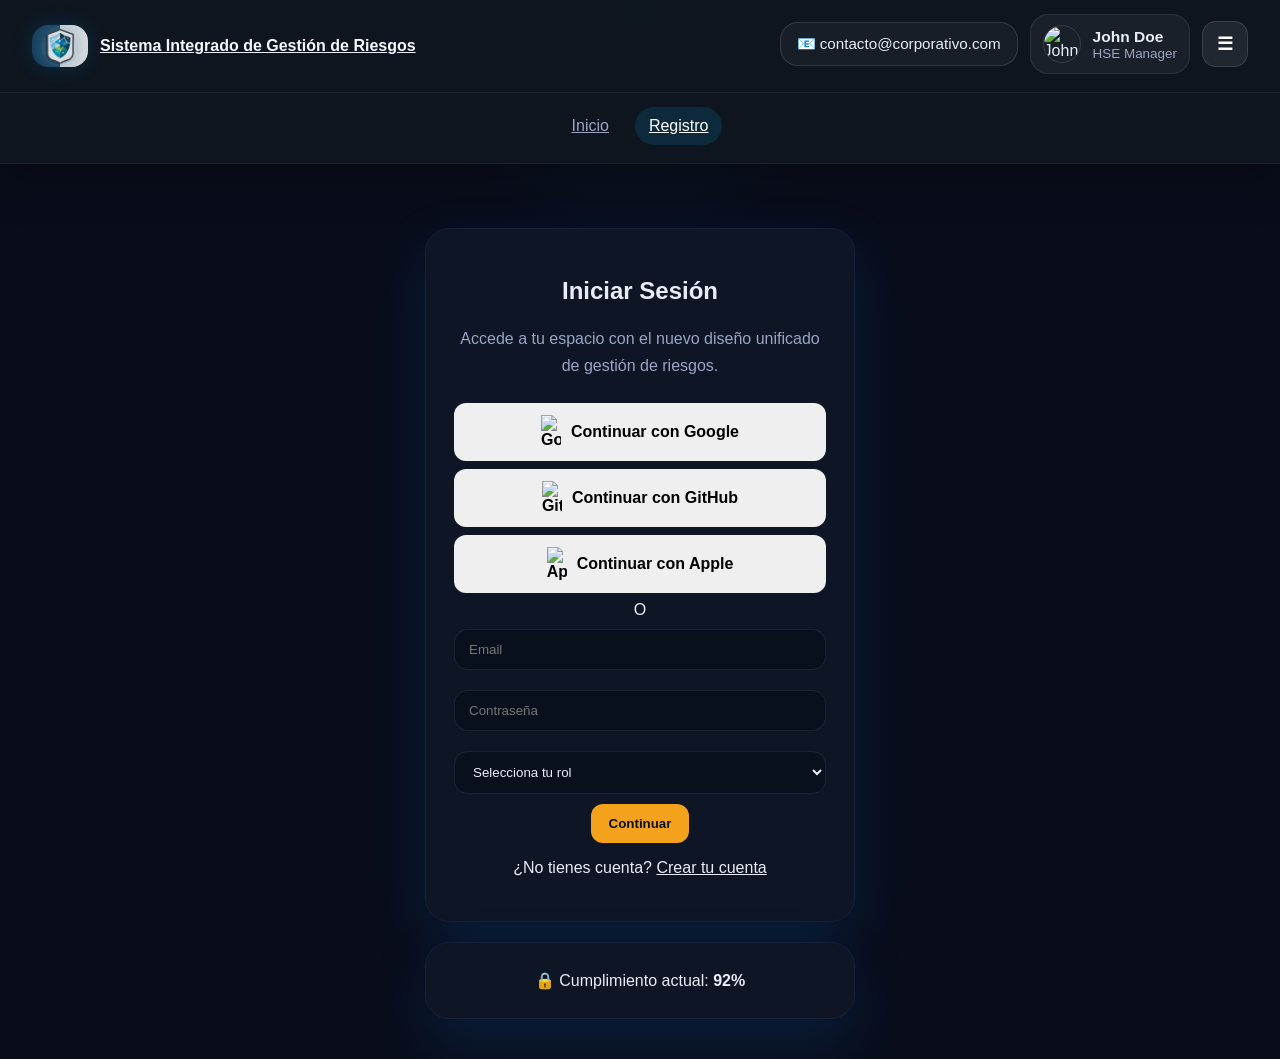
==== OneDrive/Documents/Sistema de gestion de riesgos/index.html @ 883df549 "Add risk management project files" ====
<!DOCTYPE html>
<html lang="es">
<head>
  <meta charset="UTF-8">
  <title>Sistema de Gestión de Riesgos</title>
  <link rel="stylesheet" href="styles.css">
  <style>
    .login-box {
      max-width: 430px;
      margin: 40px auto 20px;
      text-align: center;
    }
    .auth-btn {
      width: 100%;
      padding: 12px;
      margin: 8px 0;
      border-radius: 12px;
      display: flex;
      align-items: center;
      justify-content: center;
      font-size: 16px;
    }
    .auth-btn img {
      width: 20px;
      margin-right: 10px;
    }
    .page-intro {
      color: #9aa5c5;
      margin-bottom: 24px;
      line-height: 1.7;
    }
  </style>
</head>
<body>
  <header class="global-header">
    <div class="header-row top-email-row">
      <div class="global-brand">
        <a href="inicio.html">
          <img src="descarga.webp" alt="Logo">
          <span>Sistema Integrado de Gestión de Riesgos</span>
        </a>
      </div>
      <div class="topbar-actions">
        <div class="email-chip">📧 contacto@corporativo.com</div>
        <div class="user-widget small">
          <img src="https://i.pravatar.cc/100?img=12" alt="John Doe">
          <div>
            <div class="user-name">John Doe</div>
            <div class="user-role">HSE Manager</div>
          </div>
        </div>
        <button class="nav-toggle" onclick="document.body.classList.toggle('nav-collapsed')" title="Mostrar u ocultar menú">☰</button>
      </div>
    </div>
    <div class="header-row nav-row centered-nav">
      <nav class="global-nav">
        <a href="inicio.html">Inicio</a>
        <a href="registro.html" class="active">Registro</a>
      </nav>
    </div>
  </header>

  <main class="page-content">
    <section class="page-surface login-box">
      <h2>Iniciar Sesión</h2>
      <p class="page-intro">Accede a tu espacio con el nuevo diseño unificado de gestión de riesgos.</p>

      <button class="auth-btn google-btn" onclick="loginGoogle()">
        <img src="https://developers.google.com/identity/images/g-logo.png" alt="Google">
        Continuar con Google
      </button>
      <button class="auth-btn github-btn" onclick="loginGitHub()">
        <img src="https://github.githubassets.com/images/modules/site/icons/header/github-logo.png" alt="GitHub">
        Continuar con GitHub
      </button>
      <button class="auth-btn apple-btn" onclick="loginApple()">
        <img src="https://developer.apple.com/assets/elements/icons/sign-in-with-apple-marketing/sign-in-with-apple-marketing.svg" alt="Apple">
        Continuar con Apple
      </button>

      <div class="divider">O</div>
      <form onsubmit="return validarLogin()">
        <input type="email" id="email" placeholder="Email" required>
        <input type="password" id="password" placeholder="Contraseña" required>
        <select id="rol" required>
          <option value="">Selecciona tu rol</option>
          <option value="admin">Admin</option>
          <option value="auditor">Auditor</option>
          <option value="operario">Operario</option>
        </select>
        <button type="submit" class="continue-btn">Continuar</button>
      </form>
      <p>¿No tienes cuenta? <a href="registro.html">Crear tu cuenta</a></p>
    </section>

    <section class="page-surface" style="max-width:430px; margin: 0 auto; text-align: center;">
      <div class="divider">🔒 Cumplimiento actual: <strong>92%</strong></div>
    </section>
  </main>

  <script>
    function validarLogin() {
      const email = document.getElementById("email").value;
      const password = document.getElementById("password").value;
      const rol = document.getElementById("rol").value;

      if (email && password && rol) {
        if (rol === 'admin' && email !== 'brandon.delta.131@gmail.com') {
          alert("Solo el administrador puede seleccionar el rol de admin");
          return false;
        }
        alert("Login correcto como " + rol);
        window.location.href = "inicio.html?rol=" + rol;
      } else {
        alert("Completa todos los campos");
      }
      return false;
    }

    function loginGoogle() {
      alert("Login con Google exitoso");
      window.location.href = "inicio.html?rol=operario";
    }

    function loginGitHub() {
      alert("Login con GitHub exitoso");
      window.location.href = "inicio.html?rol=auditor";
    }

    function loginApple() {
      alert("Login con Apple exitoso");
      window.location.href = "inicio.html?rol=operario";
    }
  </script>
</body>
</html>
---- OneDrive/Documents/Sistema de gestion de riesgos/styles.css ----
:root {
  --bg: #090d1b;
  --surface: #101827;
  --surface-strong: #0e1625;
  --border: #17213a;
  --accent: #0ca8ea;
  --accent-soft: rgba(12, 168, 234, 0.16);
  --text: #e8eef7;
  --muted: #9aa5c5;
  --danger: #f4a11b;
}

*, *::before, *::after {
  box-sizing: border-box;
}

html {
  scroll-behavior: smooth;
}

body {
  margin: 0;
  padding: 0;
  min-height: 100vh;
  background: radial-gradient(circle at top, rgba(12, 168, 234, 0.08), transparent 20%), var(--bg);
  color: var(--text);
  font-family: Arial, sans-serif;
}

body.dark-theme {
  background-color: #121212;
  color: #fff;
}

header.global-header {
  position: sticky;
  top: 0;
  z-index: 100;
  display: flex;
  flex-direction: column;
  gap: 0;
  background: rgba(15, 22, 32, 0.96);
  border-bottom: 1px solid #192133;
  box-shadow: 0 18px 40px rgba(0, 0, 0, 0.26);
}

header.global-header .header-row {
  display: flex;
  flex-wrap: wrap;
  align-items: center;
  justify-content: space-between;
  gap: 16px;
  padding: 14px 32px;
}

header.global-header .header-row.centered-nav {
  justify-content: center;
}

header.global-header .nav-row {
  padding-bottom: 18px;
  border-top: 1px solid rgba(255, 255, 255, 0.06);
}

.global-nav {
  transition: max-height 0.3s ease, opacity 0.25s ease;
  max-height: 1200px;
  opacity: 1;
  overflow: hidden;
}

.nav-toggle,
.sidebar-toggle {
  display: inline-flex;
  align-items: center;
  justify-content: center;
  width: 46px;
  height: 46px;
  background: rgba(255,255,255,0.08);
  color: #fff;
  border: 1px solid rgba(255,255,255,0.12);
  border-radius: 14px;
  cursor: pointer;
  font-size: 1.15rem;
  line-height: 1;
  transition: background 0.2s ease, transform 0.2s ease, border-color 0.2s ease;
}

.nav-toggle:hover,
.sidebar-toggle:hover {
  background: rgba(255,255,255,0.16);
  transform: translateY(-1px);
  border-color: rgba(255,255,255,0.2);
}

body.nav-collapsed .global-nav {
  max-height: 0;
  opacity: 0;
}

@keyframes fadeInUp {
  from {
    opacity: 0;
    transform: translateY(18px);
  }
  to {
    opacity: 1;
    transform: translateY(0);
  }
}

header.global-header,
.hero-section,
.stats-container,
.modules-section,
.dashboard-main,
.page-content {
  animation: fadeInUp 0.5s ease-out both;
}

.topbar-row {
  width: 100%;
  display: flex;
  flex-wrap: wrap;
  align-items: center;
  justify-content: space-between;
  gap: 16px;
  padding: 14px 32px 0;
}

.topbar-left,
.topbar-right {
  display: flex;
  align-items: center;
  gap: 12px;
}

.topbar-right {
  justify-content: flex-end;
  flex-wrap: wrap;
}

.email-chip {
  display: inline-flex;
  align-items: center;
  gap: 10px;
  padding: 12px 16px;
  border-radius: 18px;
  border: 1px solid rgba(255, 255, 255, 0.12);
  background: rgba(255, 255, 255, 0.04);
  color: var(--text);
  font-size: 0.95rem;
}

.user-widget.small {
  padding: 10px 12px;
  border-radius: 18px;
}

.user-widget.small img {
  width: 38px;
  height: 38px;
}

.icon-button.small {
  width: 44px;
  height: 44px;
}

.global-brand {
  display: flex;
  align-items: center;
  gap: 14px;
}


.global-brand a {
  display: flex;
  align-items: center;
  gap: 12px;
}

.global-brand img {
  width: 56px;
  height: auto;
  border-radius: 16px;
  box-shadow: 0 0 20px rgba(12, 168, 234, 0.18);
}

.global-brand span {
  display: inline-flex;
  align-items: center;
  gap: 8px;
  font-size: 1rem;
  font-weight: 800;
  color: #f5f9ff;
}

.global-nav {
  display: flex;
  flex-wrap: wrap;
  gap: 12px;
  align-items: center;
  justify-content: flex-end;
}

.global-nav a {
  color: var(--muted);
  padding: 10px 14px;
  border-radius: 999px;
  transition: color 0.2s ease, background 0.2s ease;
}

.global-nav a:hover,
.global-nav a.active {
  color: #fff;
  background: rgba(12, 168, 234, 0.14);
}

.page-content {
  padding: 24px 32px 40px;
  max-width: 1180px;
  margin: 0 auto;
}

.page-surface {
  background: rgba(15, 23, 38, 0.96);
  border: 1px solid var(--border);
  border-radius: 24px;
  padding: 28px;
  box-shadow: 0 24px 60px rgba(0, 120, 215, 0.16);
  backdrop-filter: blur(12px);
}

.button-primary,
.secondary-button,
.continue-btn,
.auth-btn,
button {
  border: none;
  border-radius: 12px;
  padding: 12px 18px;
  font-weight: 700;
  cursor: pointer;
  transition: transform 0.2s ease, box-shadow 0.2s ease, background 0.2s ease;
}

.button-primary,
.continue-btn {
  background: var(--danger);
  color: #08101d;
}

.button-primary:hover,
.continue-btn:hover,
.auth-btn:hover,
button:hover {
  transform: translateY(-1px);
  box-shadow: 0 16px 34px rgba(244, 161, 27, 0.2);
}

.secondary-button {
  background: transparent;
  border: 1px solid rgba(244, 161, 27, 0.4);
  color: var(--text);
}

input,
select,
textarea {
  width: 100%;
  padding: 12px 14px;
  margin: 10px 0;
  border: 1px solid rgba(255,255,255,0.08);
  border-radius: 14px;
  background: rgba(9, 17, 30, 0.92);
  color: var(--text);
}

input:focus,
select:focus,
textarea:focus {
  outline: none;
  border-color: var(--accent);
  box-shadow: 0 0 0 4px rgba(12, 168, 234, 0.12);
}

a {
  color: inherit;
}

.form-row {
  display: grid;
  grid-template-columns: repeat(auto-fit, minmax(220px, 1fr));
  gap: 20px;
}

.card,
.summary-card,
.chart-container,
.panel,
.body-panel {
  background: rgba(14, 23, 38, 0.96);
  border: 1px solid rgba(41, 57, 85, 0.85);
  border-radius: 20px;
  box-shadow: 0 20px 50px rgba(0, 100, 210, 0.12);
}

.card,
.summary-card,
.chart-container,
.panel,
.body-panel {
  padding: 22px;
}

.card:hover,
.summary-card:hover,
.chart-container:hover,
.panel:hover,
.body-panel:hover {
  transform: translateY(-3px);
  border-color: rgba(12, 168, 234, 0.4);
}

.summary-card h3,
.card h2,
.panel h2,
.chart-box h3 {
  margin: 0 0 14px;
  color: #9aa5c5;
}

.summary-card .value,
.stat-number,
.card p,
.chart-box p {
  color: #fff;
}

@media (max-width: 900px) {
  .global-header {
    justify-content: center;
  }
  .global-nav {
    justify-content: center;
    width: 100%;
  }
}

@media (max-width: 640px) {
  .page-content {
    padding: 20px 18px 32px;
  }
}

.dashboard-shell {
  display: grid;
  grid-template-columns: 280px 1fr;
  min-height: 100vh;
  height: 100vh;
  transition: grid-template-columns 0.25s ease;
}

.dashboard-shell.sidebar-collapsed {
  grid-template-columns: 0 1fr;
}

.sidebar {
  width: 280px;
  min-width: 280px;
  height: 100vh;
  max-height: 100vh;
  background: linear-gradient(135deg, #0a0f1c 0%, #1a2332 50%, #0e1724 100%);
  border-right: 1px solid rgba(12,168,234,0.15);
  padding: 28px 22px;
  display: flex;
  flex-direction: column;
  justify-content: space-between;
  transition: width 0.25s ease, opacity 0.25s ease;
  overflow: hidden;
  box-shadow: 4px 0 20px rgba(0,0,0,0.3);
  position: relative;
}

.sidebar::before {
  content: '';
  position: absolute;
  top: 0;
  left: 0;
  right: 0;
  bottom: 0;
  background: radial-gradient(circle at 20% 80%, rgba(12,168,234,0.08) 0%, transparent 50%),
              radial-gradient(circle at 80% 20%, rgba(168,12,234,0.06) 0%, transparent 50%);
  pointer-events: none;
}

.sidebar > div:first-child {
  flex: 1;
  overflow-y: auto;
  display: flex;
  flex-direction: column;
  gap: 0;
}

.sidebar > div:first-child::-webkit-scrollbar {
  width: 6px;
}

.sidebar > div:first-child::-webkit-scrollbar-thumb {
  background: rgba(255,255,255,0.12);
  border-radius: 3px;
}

.sidebar > div:first-child::-webkit-scrollbar-track {
  background: transparent;
}

.dashboard-shell.sidebar-collapsed .sidebar {
  width: 0;
  min-width: 0;
  opacity: 0;
  pointer-events: none;
}

.dashboard-shell.sidebar-collapsed .dashboard-main {
  padding-left: 32px;
}

.sidebar-brand {
  display: flex;
  align-items: center;
  gap: 14px;
  margin-bottom: 32px;
  padding: 16px;
  background: rgba(255,255,255,0.02);
  border-radius: 16px;
  border: 1px solid rgba(12,168,234,0.1);
  backdrop-filter: blur(10px);
  position: relative;
  overflow: hidden;
}

.sidebar-brand::before {
  content: '';
  position: absolute;
  top: 0;
  left: 0;
  right: 0;
  bottom: 0;
  background: linear-gradient(45deg, rgba(12,168,234,0.05), rgba(168,12,234,0.03));
  border-radius: inherit;
}

.sidebar-brand-link {
  display: flex;
  align-items: center;
  gap: 12px;
  color: inherit;
  text-decoration: none;
  position: relative;
  z-index: 1;
}

.sidebar-brand img {
  width: 48px;
  height: 48px;
  border-radius: 14px;
  box-shadow: 0 0 24px rgba(12,168,234,0.25),
              0 4px 16px rgba(0,0,0,0.2);
  border: 2px solid rgba(12,168,234,0.2);
  transition: all 0.3s ease;
  position: relative;
}

.sidebar-brand:hover img {
  transform: scale(1.05);
  box-shadow: 0 0 32px rgba(12,168,234,0.4),
              0 6px 20px rgba(0,0,0,0.3);
}

.sidebar-brand strong,
.brand-label {
  display: block;
  color: #fff;
  font-weight: 600;
  text-shadow: 0 1px 2px rgba(0,0,0,0.5);
}

.brand-label {
  font-size: 0.75rem;
  color: #7c99c7;
  letter-spacing: 0.08em;
  text-transform: uppercase;
  font-weight: 500;
  margin-bottom: 2px;
}

.sidebar-section {
  color: #546e9e;
  font-size: 0.7rem;
  letter-spacing: 0.16em;
  margin: 28px 0 16px;
  text-transform: uppercase;
  font-weight: 600;
  padding-left: 8px;
  border-left: 3px solid rgba(12,168,234,0.3);
  position: relative;
}

.sidebar-section::before {
  content: '';
  position: absolute;
  left: -3px;
  top: 0;
  bottom: 0;
  width: 3px;
  background: linear-gradient(to bottom, rgba(12,168,234,0.6), rgba(168,12,234,0.4));
}

.sidebar-nav {
  display: grid;
  gap: 10px;
}

.sidebar-nav a {
  display: flex;
  align-items: center;
  gap: 12px;
  padding: 16px 18px;
  color: #a1b0d6;
  text-decoration: none;
  border-radius: 12px;
  border: 1px solid transparent;
  transition: all 0.3s cubic-bezier(0.4, 0, 0.2, 1);
  font-size: 0.95rem;
  font-weight: 500;
  position: relative;
  overflow: hidden;
  backdrop-filter: blur(5px);
}

.sidebar-nav a::before {
  content: '';
  position: absolute;
  top: 0;
  left: -100%;
  width: 100%;
  height: 100%;
  background: linear-gradient(90deg, transparent, rgba(12,168,234,0.1), transparent);
  transition: left 0.5s ease;
}

.sidebar-nav a:hover::before {
  left: 100%;
}

.sidebar-nav a.active,
.sidebar-nav a:hover {
  color: #fff;
  background: linear-gradient(135deg, rgba(12,168,234,0.15), rgba(168,12,234,0.1));
  border-color: rgba(12,168,234,0.3);
  transform: translateX(4px);
  box-shadow: 0 4px 16px rgba(12,168,234,0.2);
}

.sidebar-footer {
  display: flex;
  justify-content: space-between;
  align-items: center;
  color: #7a8cb8;
  font-size: 0.8rem;
  margin-top: 28px;
  padding: 16px;
  background: rgba(255,255,255,0.02);
  border-radius: 12px;
  border: 1px solid rgba(255,255,255,0.05);
  backdrop-filter: blur(10px);
  position: relative;
}

.sidebar-footer::before {
  content: '';
  position: absolute;
  top: 0;
  left: 0;
  right: 0;
  bottom: 0;
  background: linear-gradient(45deg, rgba(12,168,234,0.03), rgba(168,12,234,0.02));
  border-radius: inherit;
}

.sidebar-nav a .nav-icon {
  font-size: 1.1rem;
  opacity: 0.8;
  transition: all 0.3s ease;
}

.sidebar-nav a:hover .nav-icon,
.sidebar-nav a.active .nav-icon {
  opacity: 1;
  transform: scale(1.1);
}

.dashboard-main {
  padding: 24px 32px;
  display: flex;
  flex-direction: column;
  gap: 22px;
}

.topbar {
  display: flex;
  justify-content: space-between;
  gap: 18px;
  flex-wrap: wrap;
  align-items: flex-start;
}

.topbar-title {
  max-width: 640px;
}

.topbar-title h1 {
  margin: 8px 0 10px;
  font-size: 2.05rem;
  line-height: 1.05;
}

.topbar-title p {
  color: #9aa5c5;
  max-width: 560px;
  margin: 0;
}

.topbar-actions {
  display: flex;
  align-items: center;
  gap: 12px;
  flex-wrap: nowrap;
  justify-content: flex-end;
  min-width: 0;
  overflow-x: auto;
  padding-bottom: 4px;
}

.topbar-actions::-webkit-scrollbar {
  height: 6px;
}

.topbar-actions::-webkit-scrollbar-thumb {
  background: rgba(255,255,255,0.14);
  border-radius: 999px;
}

.topbar-actions > * {
  flex-shrink: 0;
  min-width: 0;
}

.control-pill {
  display: inline-flex;
  align-items: center;
  gap: 10px;
  padding: 12px 14px;
  border-radius: 16px;
  border: 1px solid rgba(255,255,255,0.08);
  background: rgba(255,255,255,0.04);
  color: #d3dbef;
  font-size: 0.95rem;
}

.control-pill select,
.control-pill input {
  border: none;
  background: transparent;
  color: inherit;
  font: inherit;
  outline: none;
}

.icon-button {
  position: relative;
  display: inline-flex;
  align-items: center;
  justify-content: center;
  width: 48px;
  height: 48px;
  border: none;
  border-radius: 14px;
  background: rgba(255,255,255,0.05);
  color: #fff;
  cursor: pointer;
}

.notification-dot {
  position: absolute;
  top: 10px;
  right: 10px;
  width: 16px;
  height: 16px;
  border-radius: 50%;
  background: #f04e44;
  display: inline-flex;
  align-items: center;
  justify-content: center;
  font-size: 0.7rem;
  color: #fff;
}

.user-widget {
  display: inline-flex;
  align-items: center;
  gap: 12px;
  padding: 10px 14px;
  background: rgba(255,255,255,0.05);
  border: 1px solid rgba(255,255,255,0.08);
  border-radius: 18px;
}

.user-widget img {
  width: 42px;
  height: 42px;
  border-radius: 50%;
  object-fit: cover;
  border: 1px solid rgba(255,255,255,0.12);
}

.user-name {
  font-size: 0.97rem;
  font-weight: 700;
}

.user-role {
  color: #9aa5c5;
  font-size: 0.84rem;
}

.metrics-grid {
  display: grid;
  grid-template-columns: repeat(3, minmax(220px, 1fr));
  gap: 18px;
}

.metric-card {
  background: rgba(255,255,255,0.04);
  border: 1px solid rgba(255,255,255,0.08);
  border-radius: 22px;
  padding: 22px;
  min-height: 130px;
}

.metric-title {
  color: #9aa5c5;
  margin-bottom: 14px;
  font-size: 0.92rem;
}

.metric-value {
  font-size: 2rem;
  font-weight: 800;
  color: #fff;
}

.metric-note {
  margin-top: 10px;
  color: #8da1ca;
  font-size: 0.95rem;
}

.panel-grid {
  display: grid;
  grid-template-columns: 2fr 1.2fr;
  gap: 20px;
}

.chart-panel,
.summary-panel,
.activity-panel,
.panel {
  background: rgba(255,255,255,0.04);
  border: 1px solid rgba(255,255,255,0.08);
  border-radius: 24px;
  padding: 24px;
}

.chart-panel h2,
.summary-panel h2,
.activity-panel h2,
.panel h2 {
  margin-top: 0;
  color: #eef4ff;
}

.chart-box {
  position: relative;
}

.chart-box canvas {
  width: 100% !important;
  height: auto !important;
}

.risk-matrix {
  display: grid;
  grid-template-columns: repeat(5, 1fr);
  gap: 8px;
  margin-top: 18px;
}

.matrix-cell {
  min-height: 64px;
  border-radius: 14px;
  display: flex;
  align-items: center;
  justify-content: center;
  color: #fff;
  font-size: 0.85rem;
  text-align: center;
  line-height: 1.2;
  padding: 10px;
}

.matrix-cell.level-1 { background: #1c365b; }
.matrix-cell.level-2 { background: #1f4d7d; }
.matrix-cell.level-3 { background: #f4a11b; }
.matrix-cell.level-4 { background: #f04e44; }
.matrix-cell.level-5 { background: #c93b58; }

.risk-legend {
  display: grid;
  grid-template-columns: repeat(2, minmax(0, 1fr));
  gap: 10px;
  margin-top: 18px;
}

.risk-legend span {
  display: inline-flex;
  align-items: center;
  gap: 10px;
  color: #9aa5c5;
  font-size: 0.9rem;
}

.legend-swatch {
  width: 14px;
  height: 14px;
  border-radius: 4px;
  display: inline-block;
}

.activity-panel ul {
  list-style: none;
  margin: 0;
  padding: 0;
  display: grid;
  gap: 14px;
}

.activity-panel li {
  background: rgba(255,255,255,0.03);
  border: 1px solid rgba(255,255,255,0.08);
  border-radius: 18px;
  padding: 16px;
}

.activity-panel li strong {
  display: block;
  color: #fff;
  margin-bottom: 6px;
}

.activity-panel li span {
  color: #9aa5c5;
  font-size: 0.92rem;
}

@media (max-width: 1180px) {
  .dashboard-shell {
    grid-template-columns: 1fr;
  }
  .sidebar {
    position: relative;
    width: 100%;
    border-right: none;
    border-bottom: 1px solid rgba(255,255,255,0.06);
  }
  .dashboard-main {
    padding: 20px;
  }
  .metrics-grid,
  .panel-grid {
    grid-template-columns: 1fr;
  }
}

@media (max-width: 760px) {
  .topbar {
    flex-direction: column;
    align-items: stretch;
  }
  .topbar-actions {
    justify-content: space-between;
  }
}

@import url('hero-bg.css');

.legacy-page-header {
  text-align: center;
  padding: 30px;
  background: #1f1f1f;
  border-bottom: 2px solid #0078D7;
}

.legacy-page-header h1 {
  margin: 0;
  font-size: 28px;
  color: #fff;
}

.modules-container {
  display: flex;
  flex-wrap: wrap;
  justify-content: center;
  margin: 30px;
}

.module-card {
  background: #1e1e1e;
  border: 1px solid #333;
  border-radius: 10px;
  width: 280px;
  margin: 15px;
  padding: 20px;
  text-align: center;
  transition: transform 0.2s, box-shadow 0.2s;
}

.module-card:hover {
  transform: scale(1.05);
  box-shadow: 0 4px 12px rgba(0,0,0,0.5);
}

.module-card h2 {
  margin: 10px 0;
  color: #0078D7;
}

.module-card p {
  font-size: 14px;
  color: #ccc;
}

.icon {
  font-size: 40px;
  margin-bottom: 10px;
}

/* ===== HERO SECTION ===== */
.hero-section {
  background-image: linear-gradient(rgba(10, 31, 62, 0.75), rgba(26, 10, 46, 0.85)), url('img.webp');
  background-size: cover;
  background-position: center;
  background-repeat: no-repeat;
  padding: 120px 30px;
  text-align: center;
  position: relative;
  overflow: hidden;
  min-height: 500px;
  display: flex;
  align-items: center;
  justify-content: center;
}

.hero-section::before {
  content: '';
  position: absolute;
  top: 0;
  left: 0;
  right: 0;
  bottom: 0;
  background: radial-gradient(circle at 20% 50%, rgba(0, 120, 215, 0.08) 0%, transparent 50%);
  pointer-events: none;
}

.hero-content {
  position: relative;
  z-index: 1;
  max-width: 700px;
  animation: fadeInUp 1s ease-out;
}

.hero-content h1 {
  font-size: 48px;
  margin: 0 0 20px 0;
  color: #fff;
  font-weight: bold;
  text-shadow: 0 2px 10px rgba(0, 0, 0, 0.7);
  letter-spacing: 0.5px;
}

.hero-content p {
  font-size: 18px;
  color: #e0e8f0;
  max-width: 650px;
  margin: 0 auto 30px;
  line-height: 1.8;
  text-shadow: 0 1px 5px rgba(0, 0, 0, 0.6);
}

/* ===== STATS SECTION ===== */
.stats-container {
  display: grid;
  grid-template-columns: repeat(auto-fit, minmax(220px, 1fr));
  gap: 20px;
  max-width: 1000px;
  margin: 0 auto;
  padding: 30px;
}

.stat-card {
  background: #1e1e1e;
  border: 1px solid #0078D7;
  border-radius: 12px;
  padding: 25px;
  text-align: center;
  transition: all 0.3s ease;
  box-shadow: 0 4px 6px rgba(0, 0, 0, 0.3);
}

.stat-card:hover {
  transform: translateY(-5px);
  box-shadow: 0 12px 20px rgba(0, 120, 215, 0.2);
  border-color: #0ca8ea;
}

.stat-number {
  font-size: 36px;
  font-weight: bold;
  color: #0078D7;
  margin: 10px 0;
}

.stat-label {
  font-size: 14px;
  color: #999;
  text-transform: uppercase;
  letter-spacing: 1px;
}

/* ===== MODULES SECTION ===== */
.modules-section {
  padding: 40px 30px;
  background: #121212;
}

.section-title {
  text-align: center;
  font-size: 28px;
  margin-bottom: 40px;
  color: #fff;
}

.section-title::after {
  content: '';
  display: block;
  width: 60px;
  height: 3px;
  background: #0078D7;
  margin: 15px auto 0;
}

/* ===== FOOTER ===== */
footer {
  background: #0f0f0f;
  border-top: 1px solid #333;
  padding: 20px;
  text-align: center;
  color: #666;
  font-size: 12px;
}

/* ===== ANIMATIONS ===== */
@keyframes fadeInUp {
  from {
    opacity: 0;
    transform: translateY(20px);
  }
  to {
    opacity: 1;
    transform: translateY(0);
  }
}

.hero-section {
  animation: fadeInUp 0.8s ease-out;
}

.stat-card {
  animation: fadeInUp 0.8s ease-out;
  animation-fill-mode: both;
}

.stat-card:nth-child(1) { animation-delay: 0.1s; }
.stat-card:nth-child(2) { animation-delay: 0.2s; }
.stat-card:nth-child(3) { animation-delay: 0.3s; }
.stat-card:nth-child(4) { animation-delay: 0.4s; }

.module-card {
  animation: fadeInUp 0.8s ease-out;
  animation-fill-mode: both;
}

/* ===== RESPONSIVE ===== */
@media (max-width: 768px) {
  .hero-content h1 {
    font-size: 32px;
  }
  
  .hero-content p {
    font-size: 16px;
  }
  
  .stats-container {
    grid-template-columns: repeat(auto-fit, minmax(150px, 1fr));
    gap: 15px;
    padding: 20px;
  }
  
  .stat-number {
    font-size: 28px;
  }
  
  .section-title {
    font-size: 22px;
  }
}
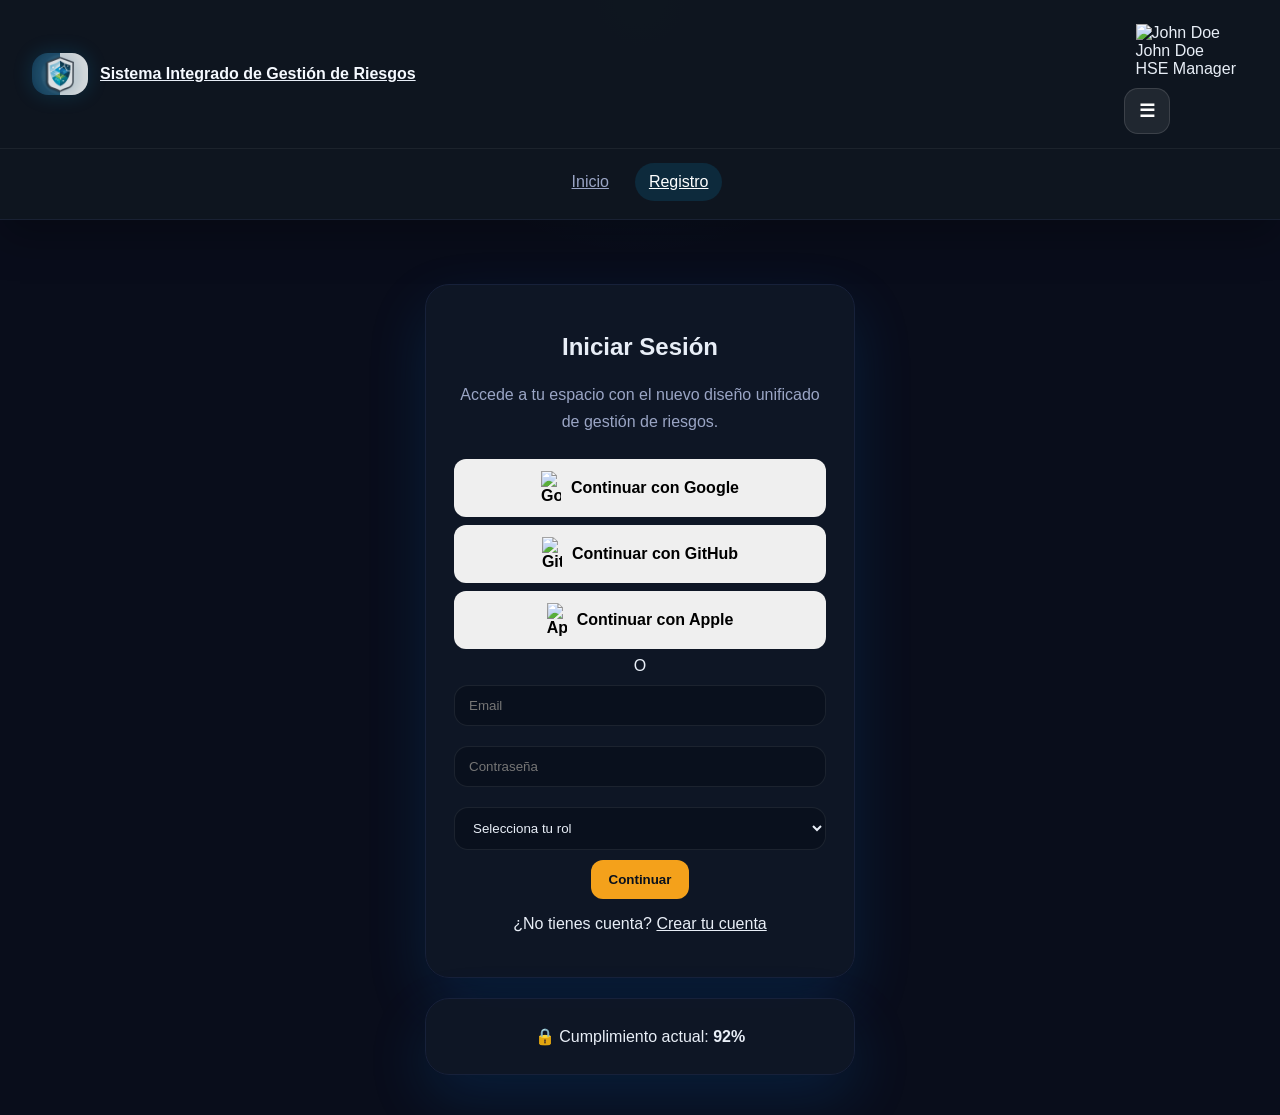
==== commit fa01ca39: "Unify sidebar nav, remove corporate contact, and normalize headers" ====
--- a/OneDrive/Documents/Sistema de gestion de riesgos/index.html
+++ b/OneDrive/Documents/Sistema de gestion de riesgos/index.html
@@ -41,7 +41,6 @@
         </a>
       </div>
       <div class="topbar-actions">
-        <div class="email-chip">📧 contacto@corporativo.com</div>
         <div class="user-widget small">
           <img src="https://i.pravatar.cc/100?img=12" alt="John Doe">
           <div>
--- a/OneDrive/Documents/Sistema de gestion de riesgos/styles.css
+++ b/OneDrive/Documents/Sistema de gestion de riesgos/styles.css
@@ -614,12 +614,7 @@
   justify-content: space-between;
   gap: 18px;
   flex-wrap: wrap;
-  align-items: flex-start;
-}
-
-.topbar-title {
-  max-width: 640px;
-}
+  align-items: center;
 
 .topbar-title h1 {
   margin: 8px 0 10px;
